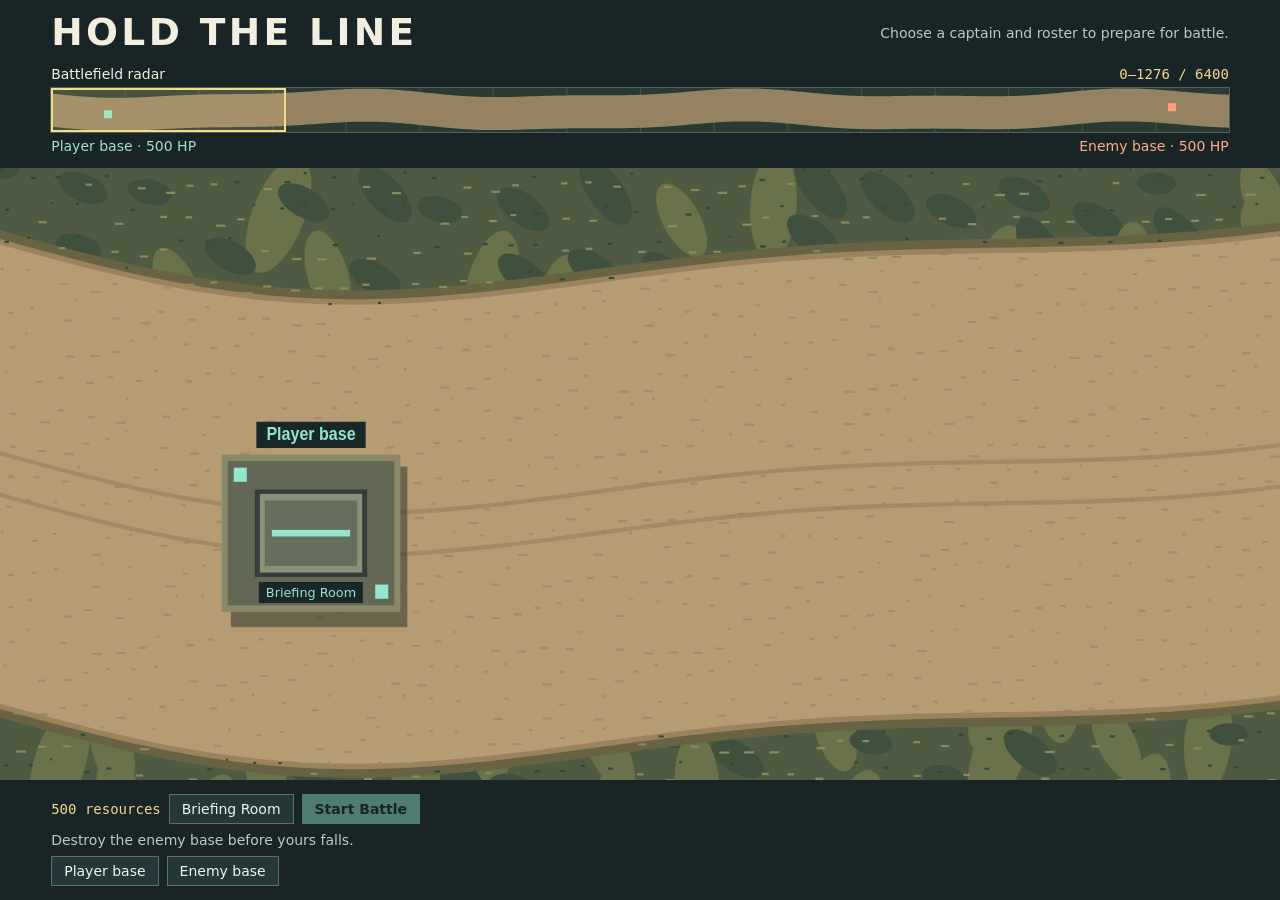
==== index.html @ 9cd33826 "Add the first playable battle" ====
<!doctype html>
<html lang="en">
<head>
<meta charset="utf-8">
<meta name="viewport" content="width=device-width, initial-scale=1">
<title>Hold the Line</title>
<link rel="stylesheet" href="style.css">
<script defer src="units.js"></script>
<script defer src="grunt.js"></script>
<script defer src="game.js"></script>
<script defer src="briefing.js"></script>
<script defer src="battle.js"></script>
</head>
<body>
<main>
  <header>
    <div class="heading"><h1>Hold the Line</h1><span id="battle-status" role="status">Choose a captain and roster to prepare for battle.</span></div>
    <div class="radar-heading"><label for="radar">Battlefield radar</label><output id="range"></output></div>
    <div class="radar">
      <canvas id="overview" aria-hidden="true"></canvas>
      <div id="window" aria-hidden="true"></div>
      <input id="radar" type="range" min="0" step="any" value="0" aria-label="Battlefield radar">
    </div>
    <div class="sides"><span id="player-health">Player base</span><span id="enemy-health">Enemy base</span></div>
  </header>
  <section id="field" tabindex="0" aria-label="Battlefield. Use the left and right arrow keys to pan.">
    <canvas id="landscape" aria-hidden="true"></canvas>
    <button id="base-briefing" type="button" aria-haspopup="dialog"><span>Briefing Room</span></button>
  </section>
  <footer>
    <div class="battle-controls">
      <output id="battle-resources" aria-label="Resources"></output>
      <button id="open-briefing" type="button">Briefing Room</button>
      <div id="placement-controls" hidden>
        <select id="defense-type" aria-label="Defense to place"></select>
        <button id="undo-defense" type="button" disabled>Undo placement</button>
      </div>
      <button id="start-battle" class="primary" type="button" disabled>Start Battle</button>
      <div id="reinforcement-controls" hidden>
        <select id="reinforcement-type" aria-label="Reinforcement to recruit"></select>
        <button id="recruit-unit" type="button">Recruit</button>
      </div>
      <button id="restart-battle" class="primary" type="button" hidden>Play again</button>
      <span id="controls">Destroy the enemy base before yours falls.</span>
      <nav aria-label="Jump to a base"><button id="player">Player base</button><button id="enemy">Enemy base</button></nav>
    </div>
  </footer>
</main>
<dialog id="briefing" aria-labelledby="briefing-title">
  <form id="briefing-form">
    <div class="briefing-header">
      <div>
        <p class="briefing-location">Player base · Before battle</p>
        <h2 id="briefing-title">Briefing Room</h2>
      </div>
      <output id="remaining" aria-live="polite"></output>
    </div>
    <div class="briefing-body">
      <fieldset>
        <legend>Choose your Captain</legend>
        <p>Your captain is free. Choose your troops here, then spend any remaining resources on defenses you place on the field.</p>
        <div class="captains">
          <label><input type="radio" name="captain" value="Navy SEAL" required> <span><strong>Navy SEAL</strong><small>All-around soldier</small></span></label>
          <label><input type="radio" name="captain" value="Sniper" required> <span><strong>Sniper</strong><small>Long-range specialist</small></span></label>
        </div>
      </fieldset>
      <div id="catalog" aria-label="Roster purchases"></div>
    </div>
    <div class="briefing-actions">
      <span id="roster-summary"></span>
      <div>
        <button id="cancel-briefing" type="button">Cancel</button>
        <button class="primary" type="submit">Save roster</button>
      </div>
    </div>
  </form>
</dialog>
</body>
</html>
---- style.css ----
:root {
  color-scheme: dark;
  font-family: 'Segoe UI', system-ui, sans-serif;
  background: #111a1b;
  color: #f2eee0;
}
* { box-sizing: border-box; }
body { margin: 0; }
main { height: 100dvh; min-height: 470px; display: grid; grid-template-rows: auto minmax(240px, 1fr) auto; }
header, footer { padding: 14px clamp(16px, 4vw, 62px); background: #182426; }
.heading, .radar-heading, .sides, footer { display: flex; align-items: center; justify-content: space-between; gap: 10px; }
.heading { margin-bottom: 14px; flex-wrap: wrap; }
h1 { margin: 0; font-size: clamp(1.45rem, 4vw, 2.35rem); text-transform: uppercase; letter-spacing: .09em; line-height: 1; }
.heading span, footer { color: #bacac5; font-size: .875rem; }
.radar-heading, .sides { font-size: .875rem; }
.radar-heading { margin-bottom: 6px; }
output { color: #f2d88e; font: .875rem Consolas, monospace; }
.radar { position: relative; height: 44px; background: #10191a; box-shadow: 0 0 0 1px #4d625e; }
#overview, #radar, #window { position: absolute; inset: 0; width: 100%; height: 100%; }
#window { border: 2px solid #f7da8a; background: #f7da8a26; pointer-events: none; }
#radar { margin: 0; opacity: 0; cursor: ew-resize; touch-action: none; }
.radar:focus-within, #field:focus-visible, button:focus-visible { outline: 2px solid #ffe5a3; outline-offset: -2px; }
.sides { margin-top: 6px; color: #9ee3ce; }
.sides span:last-child { color: #ffab89; }
#field { position: relative; overflow: hidden; cursor: grab; touch-action: none; }
#field.dragging { cursor: grabbing; }
#landscape { display: block; width: 100%; height: 100%; }
nav { display: flex; gap: 8px; }
button { font: inherit; color: #e5f6ee; background: #243839; border: 1px solid #56726b; padding: 6px 12px; white-space: nowrap; cursor: pointer; }
button:hover { background: #34504e; }
kbd { color: #f7da8a; }
@media (max-width: 600px) { footer { flex-wrap: wrap; } }

#base-briefing {
  position: absolute;
  padding: 0;
  border: 1px solid transparent;
  background: transparent;
}
#base-briefing:hover { border-color: #94e5cc; background: #94e5cc17; }
#base-briefing span {
  position: absolute;
  left: 50%;
  bottom: 7px;
  transform: translateX(-50%);
  padding: 3px 7px;
  background: #192728;
  color: #94e5cc;
  font-size: .8rem;
}
#briefing {
  width: min(780px, calc(100% - 24px));
  max-height: calc(100dvh - 24px);
  padding: 0;
  border: 1px solid #526761;
  background: #182426;
  color: inherit;
  overflow: hidden;
}
#briefing::backdrop { background: #0b1213d9; }
#briefing-form {
  display: flex;
  flex-direction: column;
  max-height: calc(100dvh - 28px);
}
.briefing-header, .briefing-actions {
  display: flex;
  flex-wrap: wrap;
  align-items: center;
  justify-content: space-between;
  gap: 10px;
  padding: 14px clamp(14px, 4vw, 26px);
  background: #202e2f;
}
.briefing-header h2 { margin: 4px 0 0; font-size: clamp(1.5rem, 4vw, 2.1rem); }
.briefing-location { margin: 0; color: #94e5cc; font-size: .875rem; }
#remaining { border: 1px solid #776a47; padding: 7px 10px; }
.briefing-body { padding: 14px clamp(14px, 4vw, 26px); overflow: auto; }
.briefing-body p { margin: 0 0 10px; color: #bacac5; font-size: .875rem; }
#catalog, .captains { display: grid; grid-template-columns: repeat(2, minmax(0, 1fr)); gap: 10px; }
fieldset { min-width: 0; margin: 0; padding: 10px; border: 1px solid #465e57; }
legend { padding: 0 5px; font-weight: 600; color: #94e5cc; }
.captains label {
  display: flex;
  align-items: center;
  gap: 6px;
  padding: 7px;
  border: 1px solid #465e57;
  cursor: pointer;
}
.captains label:has(:checked) { border-color: #94e5cc; background: #263b36; }
.captains input { accent-color: #94e5cc; }
small { display: block; color: #bacac5; font-size: .8rem; }
#catalog { margin-top: 12px; }
.catalog-row, .quantity, .briefing-actions > div {
  display: flex;
  align-items: center;
  gap: 6px;
}
.catalog-row { min-height: 47px; justify-content: space-between; }
.catalog-row + .catalog-row { border-top: 1px solid #344642; }
.quantity span { min-width: 2ch; text-align: center; font-variant-numeric: tabular-nums; }
.quantity button { width: 34px; height: 34px; padding: 0; }
.quantity button:disabled { opacity: .45; cursor: default; background: #243839; }
.briefing-actions { border-top: 1px solid #465e57; }
#roster-summary { color: #bacac5; font-size: .875rem; }
.primary { border-color: #94e5cc; background: #94e5cc; color: #162825; font-weight: 700; }
.primary:hover { background: #b5f1e0; }
@media (max-width: 550px) { #catalog { grid-template-columns: 1fr; } }

footer, .battle-controls, #placement-controls, #reinforcement-controls {
  display: flex;
  flex-wrap: wrap;
  align-items: center;
  gap: 8px;
}
[hidden] { display: none !important; }
.battle-controls select {
  max-width: 100%;
  padding: 6px 8px;
  font: inherit;
  color: #e5f6ee;
  background: #243839;
  border: 1px solid #56726b;
}
.battle-controls select:focus-visible { outline: 2px solid #ffe5a3; }
.battle-controls button:disabled { opacity: .45; cursor: default; }
#controls { flex-basis: 100%; }
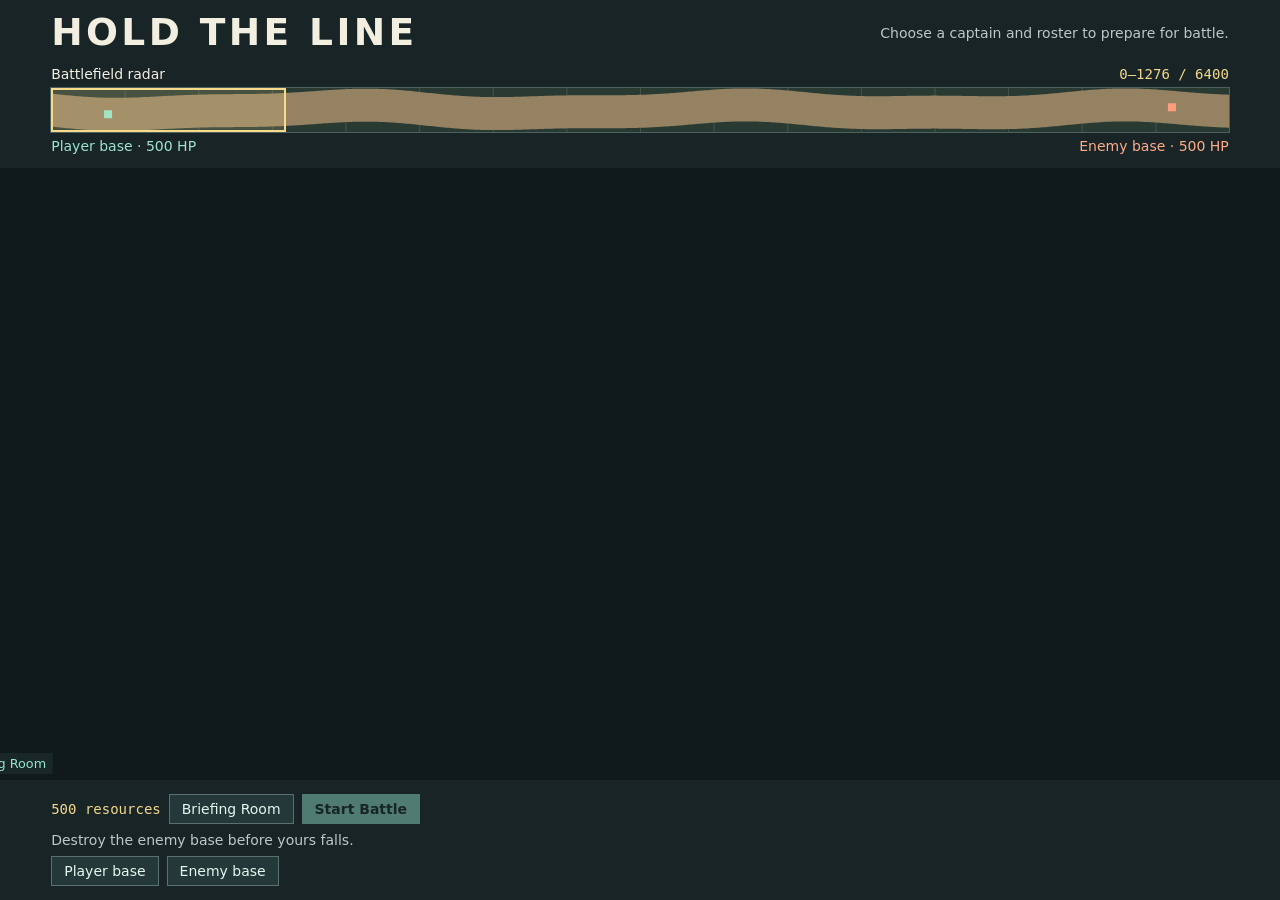
==== commit df422b2a: "Add Hold Position and Advance orders" ====
--- a/index.html
+++ b/index.html
@@ -4,12 +4,12 @@
 <meta charset="utf-8">
 <meta name="viewport" content="width=device-width, initial-scale=1">
 <title>Hold the Line</title>
-<link rel="stylesheet" href="style.css">
-<script defer src="units.js"></script>
-<script defer src="grunt.js"></script>
-<script defer src="game.js"></script>
-<script defer src="briefing.js"></script>
-<script defer src="battle.js"></script>
+<link rel="stylesheet" href="style.css?v=d4fe51151fe2">
+<script defer src="units.js?v=6b8e5fcf9627"></script>
+<script defer src="grunt.js?v=1cb60593f913"></script>
+<script defer src="game.js?v=816fb2b54cae"></script>
+<script defer src="briefing.js?v=51beefc6931d"></script>
+<script defer src="battle.js?v=4842c3818cf1"></script>
 </head>
 <body>
 <main>
@@ -36,6 +36,11 @@
         <button id="undo-defense" type="button" disabled>Undo placement</button>
       </div>
       <button id="start-battle" class="primary" type="button" disabled>Start Battle</button>
+      <div id="unit-orders" hidden>
+        <span id="selected-order" role="status"></span>
+        <button id="hold-position" type="button" aria-pressed="false">Hold Position</button>
+        <button id="advance-unit" type="button">Advance</button>
+      </div>
       <div id="reinforcement-controls" hidden>
         <select id="reinforcement-type" aria-label="Reinforcement to recruit"></select>
         <button id="recruit-unit" type="button">Recruit</button>
--- a/style.css
+++ b/style.css
@@ -108,7 +108,7 @@
 .primary:hover { background: #b5f1e0; }
 @media (max-width: 550px) { #catalog { grid-template-columns: 1fr; } }
 
-footer, .battle-controls, #placement-controls, #reinforcement-controls {
+footer, .battle-controls, #placement-controls, #reinforcement-controls, #unit-orders {
   display: flex;
   flex-wrap: wrap;
   align-items: center;
@@ -126,3 +126,4 @@
 .battle-controls select:focus-visible { outline: 2px solid #ffe5a3; }
 .battle-controls button:disabled { opacity: .45; cursor: default; }
 #controls { flex-basis: 100%; }
+#hold-position[aria-pressed="true"] { border-color: #94e5cc; background: #34504e; }
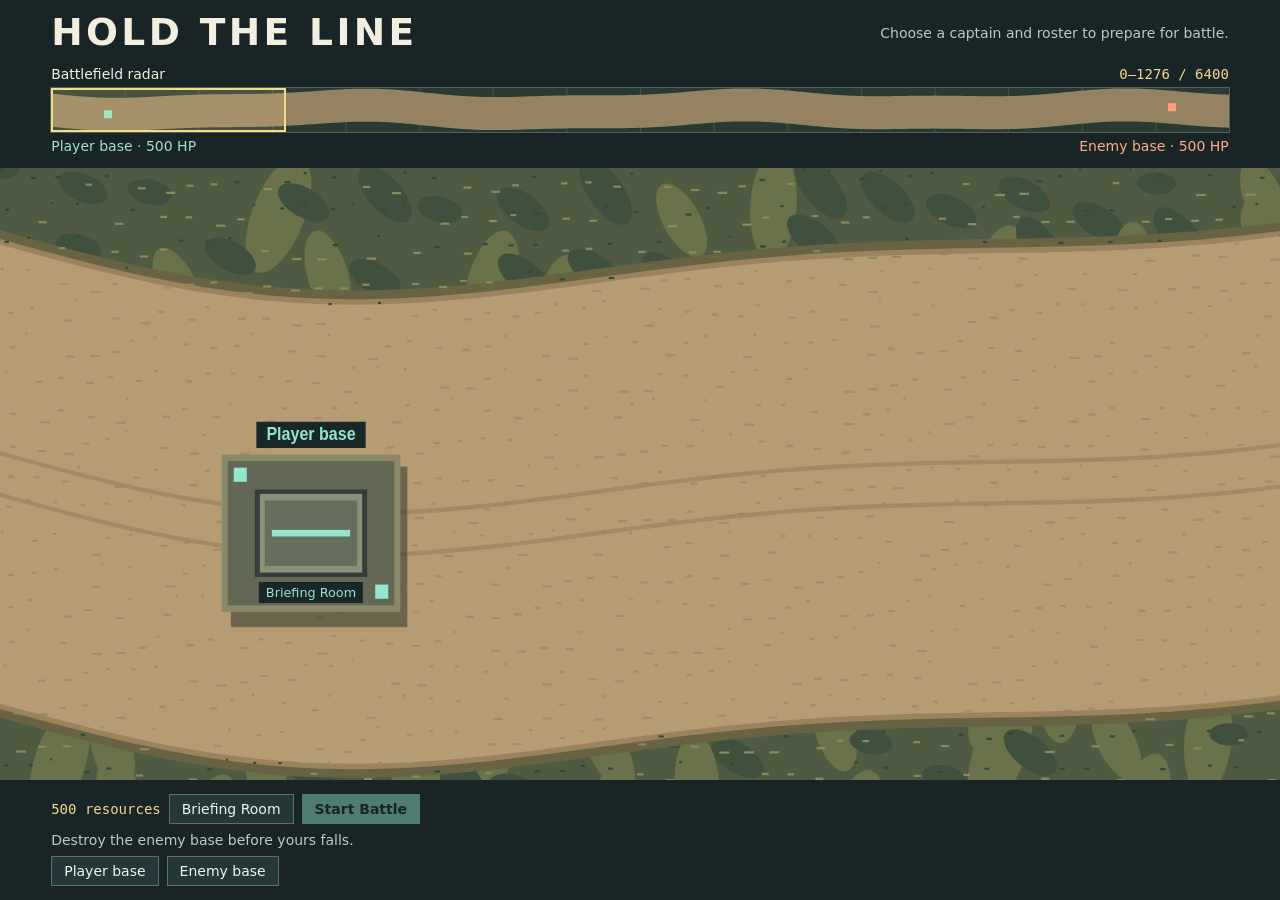
==== commit 0ffd5413: "Add the Captain command zone" ====
--- a/index.html
+++ b/index.html
@@ -4,12 +4,12 @@
 <meta charset="utf-8">
 <meta name="viewport" content="width=device-width, initial-scale=1">
 <title>Hold the Line</title>
-<link rel="stylesheet" href="style.css?v=d4fe51151fe2">
+<link rel="stylesheet" href="style.css?v=c1ebf98bcc72">
 <script defer src="units.js?v=6b8e5fcf9627"></script>
-<script defer src="grunt.js?v=1cb60593f913"></script>
-<script defer src="game.js?v=816fb2b54cae"></script>
-<script defer src="briefing.js?v=51beefc6931d"></script>
-<script defer src="battle.js?v=4842c3818cf1"></script>
+<script defer src="grunt.js?v=58feda0011fd"></script>
+<script defer src="game.js?v=8d9f7e85d80b"></script>
+<script defer src="briefing.js?v=bd27060e63fe"></script>
+<script defer src="battle.js?v=f0b3c584f617"></script>
 </head>
 <body>
 <main>
@@ -38,6 +38,7 @@
       <button id="start-battle" class="primary" type="button" disabled>Start Battle</button>
       <div id="unit-orders" hidden>
         <span id="selected-order" role="status"></span>
+        <button id="select-group" type="button" aria-pressed="false">Select Group</button>
         <button id="hold-position" type="button" aria-pressed="false">Hold Position</button>
         <button id="advance-unit" type="button">Advance</button>
       </div>
@@ -69,6 +70,12 @@
           <label><input type="radio" name="captain" value="Sniper" required> <span><strong>Sniper</strong><small>Long-range specialist</small></span></label>
         </div>
       </fieldset>
+      <fieldset id="command-zone-settings">
+        <legend>Captain’s command zone</legend>
+        <p>Troops spread out within this zone and move up when the Captain leaves them behind.</p>
+        <label>Distance behind <input name="zoneRear" type="number" min="0" max="1000" step="10" value="180" required></label>
+        <label>Distance ahead <input name="zoneFront" type="number" min="100" max="1200" step="10" value="320" required></label>
+      </fieldset>
       <div id="catalog" aria-label="Roster purchases"></div>
     </div>
     <div class="briefing-actions">
--- a/style.css
+++ b/style.css
@@ -126,4 +126,8 @@
 .battle-controls select:focus-visible { outline: 2px solid #ffe5a3; }
 .battle-controls button:disabled { opacity: .45; cursor: default; }
 #controls { flex-basis: 100%; }
-#hold-position[aria-pressed="true"] { border-color: #94e5cc; background: #34504e; }
+#unit-orders button[aria-pressed="true"] { border-color: #94e5cc; background: #34504e; }
+
+#command-zone-settings { margin-top: 12px; }
+#command-zone-settings label { display: inline-flex; align-items: center; gap: 6px; margin: 4px 12px 4px 0; }
+#command-zone-settings input { width: 6em; padding: 4px; font: inherit; }
